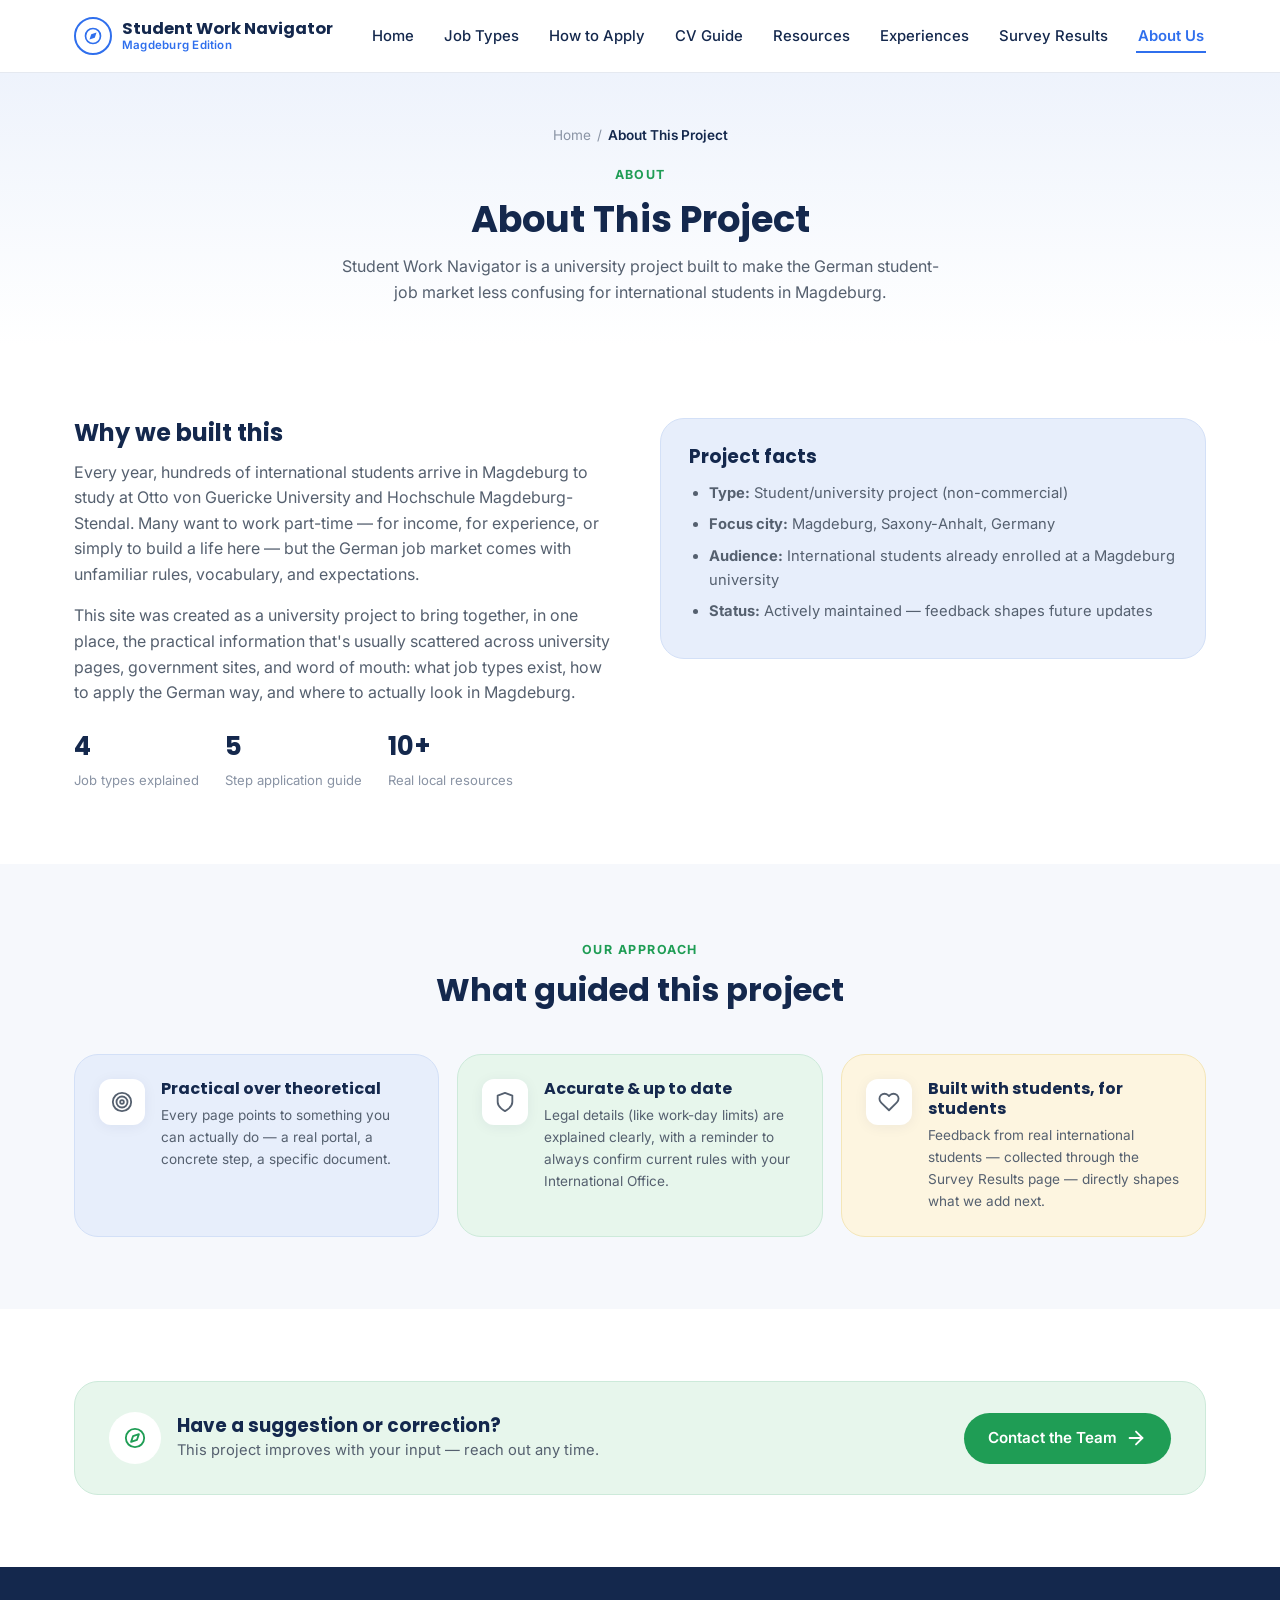
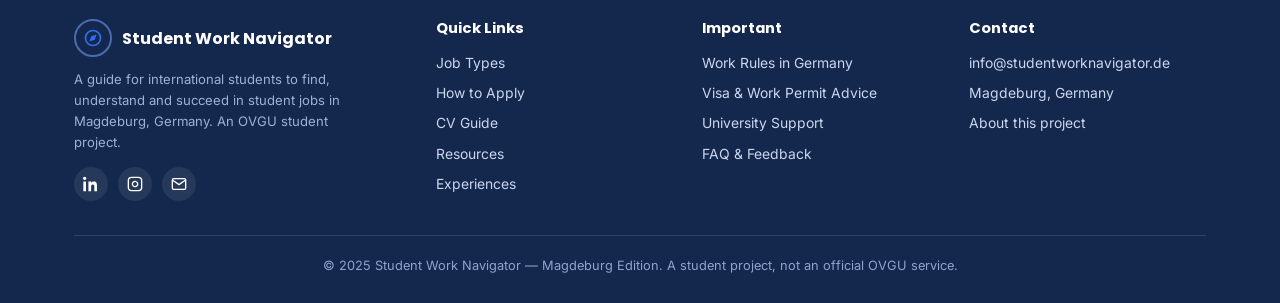
==== about.html @ 71a01923 "Initial commit" ====
<!DOCTYPE html>
<html lang="en">
<head>
  <meta charset="UTF-8">
  <meta name="viewport" content="width=device-width, initial-scale=1.0">
  <title>About Us | Student Work Navigator</title>
  <meta name="description" content="About the Student Work Navigator project — a university project supporting international students in Magdeburg.">
<link rel="preconnect" href="https://fonts.googleapis.com">
  <link rel="preconnect" href="https://fonts.gstatic.com" crossorigin>
  <link href="https://fonts.googleapis.com/css2?family=Poppins:wght@500;600;700&family=Inter:wght@400;500;600;700&display=swap" rel="stylesheet">
  <link rel="stylesheet" href="css/style.css">
  <link rel="icon" href="data:image/svg+xml,<svg xmlns=%22http://www.w3.org/2000/svg%22 viewBox=%220 0 24 24%22><circle cx=%2212%22 cy=%2212%22 r=%2211%22 fill=%22%232f6fed%22/><polygon points=%2216.2,7.8 14.1,14.1 7.8,16.2 9.9,9.9%22 fill=%22white%22/></svg>">

</head>
<body>
  <header class="site-header">
    <div class="container nav-inner">
      <a href="index.html" class="brand">
        <span class="brand-mark"><svg width="20" height="20" viewBox="0 0 24 24" fill="none" stroke="#2f6fed" stroke-width="2" stroke-linecap="round" stroke-linejoin="round"><circle cx="12" cy="12" r="9"></circle><polygon points="16.24 7.76 14.12 14.12 7.76 16.24 9.88 9.88 16.24 7.76" fill="#2f6fed" stroke="none"></polygon></svg></span>
        <span class="brand-text"><strong>Student Work Navigator</strong><span>Magdeburg Edition</span></span>
      </a>
      <nav>
        <ul class="nav-links">
        <li><a href="index.html">Home</a></li>
        <li><a href="job-types.html">Job Types</a></li>
        <li><a href="how-to-apply.html">How to Apply</a></li>
        <li><a href="cv-guide.html">CV Guide</a></li>
        <li><a href="resources.html">Resources</a></li>
        <li><a href="experiences.html">Experiences</a></li>
        <li><a href="survey-results.html">Survey Results</a></li>
        <li><a href="about.html" class="active">About Us</a></li>
        </ul>
      </nav>
      <button class="nav-toggle" aria-label="Toggle menu">
        <svg viewBox="0 0 24 24" fill="none" stroke="currentColor" stroke-width="2" stroke-linecap="round" stroke-linejoin="round"><line x1="3" y1="12" x2="21" y2="12"></line><line x1="3" y1="6" x2="21" y2="6"></line><line x1="3" y1="18" x2="21" y2="18"></line></svg>
      </button>
    </div>
  </header>

  <section class="page-hero">
    <div class="container">
      <div class="breadcrumb"><a href="index.html">Home</a><span class="sep">/</span><span class="current">About This Project</span></div>
      <span class="kicker">About</span>
      <h1>About This Project</h1>
      <p>Student Work Navigator is a university project built to make the German student-job market less confusing for international students in Magdeburg.</p>
    </div>
  </section>

  <section class="section">
    <div class="container two-col">
      <div>
        <h2>Why we built this</h2>
        <p>Every year, hundreds of international students arrive in Magdeburg to study at Otto von Guericke University and Hochschule Magdeburg-Stendal. Many want to work part-time &mdash; for income, for experience, or simply to build a life here &mdash; but the German job market comes with unfamiliar rules, vocabulary, and expectations.</p>
        <p>This site was created as a university project to bring together, in one place, the practical information that's usually scattered across university pages, government sites, and word of mouth: what job types exist, how to apply the German way, and where to actually look in Magdeburg.</p>
        <div class="stat-row">
          <div class="stat"><strong>4</strong><span>Job types explained</span></div>
          <div class="stat"><strong>5</strong><span>Step application guide</span></div>
          <div class="stat"><strong>10+</strong><span>Real local resources</span></div>
        </div>
      </div>
      <div class="team-note">
        <h3>Project facts</h3>
        <ul class="modal-list">
          <li><strong>Type:</strong> Student/university project (non-commercial)</li>
          <li><strong>Focus city:</strong> Magdeburg, Saxony-Anhalt, Germany</li>
          <li><strong>Audience:</strong> International students already enrolled at a Magdeburg university</li>
          <li><strong>Status:</strong> Actively maintained &mdash; feedback shapes future updates</li>
        </ul>
      </div>
    </div>
  </section>

  <section class="section alt">
    <div class="container">
      <div class="section-head">
        <span class="kicker">Our approach</span>
        <h2>What guided this project</h2>
      </div>
      <div class="card-grid-3">
        <div class="help-card blue">
          <div class="help-icon"><svg width="22" height="22" viewBox="0 0 24 24" fill="none" stroke="currentColor" stroke-width="2" stroke-linecap="round" stroke-linejoin="round"><circle cx="12" cy="12" r="10"></circle><circle cx="12" cy="12" r="6"></circle><circle cx="12" cy="12" r="2"></circle></svg></div>
          <div><h3>Practical over theoretical</h3><p>Every page points to something you can actually do &mdash; a real portal, a concrete step, a specific document.</p></div>
        </div>
        <div class="help-card green">
          <div class="help-icon"><svg width="22" height="22" viewBox="0 0 24 24" fill="none" stroke="currentColor" stroke-width="2" stroke-linecap="round" stroke-linejoin="round"><path d="M12 22s8-4 8-10V5l-8-3-8 3v7c0 6 8 10 8 10z"></path></svg></div>
          <div><h3>Accurate &amp; up to date</h3><p>Legal details (like work-day limits) are explained clearly, with a reminder to always confirm current rules with your International Office.</p></div>
        </div>
        <div class="help-card yellow">
          <div class="help-icon"><svg width="22" height="22" viewBox="0 0 24 24" fill="none" stroke="currentColor" stroke-width="2" stroke-linecap="round" stroke-linejoin="round"><path d="M20.8 4.6a5.5 5.5 0 0 0-7.8 0L12 5.6l-1-1a5.5 5.5 0 0 0-7.8 7.8l1 1L12 21l7.8-7.8 1-1a5.5 5.5 0 0 0 0-7.8z"></path></svg></div>
          <div><h3>Built with students, for students</h3><p>Feedback from real international students &mdash; collected through the Survey Results page &mdash; directly shapes what we add next.</p></div>
        </div>
      </div>
    </div>
  </section>

  <section class="section">
    <div class="container">
      <div class="cta-banner">
        <div class="cta-banner-text">
          <div class="cta-icon"><svg width="22" height="22" viewBox="0 0 24 24" fill="none" stroke="currentColor" stroke-width="2" stroke-linecap="round" stroke-linejoin="round"><circle cx="12" cy="12" r="10"></circle><polygon points="16.24 7.76 14.12 14.12 7.76 16.24 9.88 9.88 16.24 7.76"></polygon></svg></div>
          <div>
            <h3>Have a suggestion or correction?</h3>
            <p>This project improves with your input &mdash; reach out any time.</p>
          </div>
        </div>
        <a class="btn btn-secondary" href="mailto:info@studentworknavigator.de">Contact the Team <svg width="22" height="22" viewBox="0 0 24 24" fill="none" stroke="currentColor" stroke-width="2" stroke-linecap="round" stroke-linejoin="round"><line x1="5" y1="12" x2="19" y2="12"></line><polyline points="12 5 19 12 12 19"></polyline></svg></a>
      </div>
    </div>
  </section>

  <footer class="site-footer">
    <div class="container">
      <div class="footer-grid">
        <div>
          <div class="footer-brand">
            <span class="brand-mark"><svg width="20" height="20" viewBox="0 0 24 24" fill="none" stroke="#2f6fed" stroke-width="2" stroke-linecap="round" stroke-linejoin="round"><circle cx="12" cy="12" r="9"></circle><polygon points="16.24 7.76 14.12 14.12 7.76 16.24 9.88 9.88 16.24 7.76" fill="#2f6fed" stroke="none"></polygon></svg></span>
            <strong>Student Work Navigator</strong>
          </div>
          <p class="footer-note">A guide for international students to find, understand and succeed in student jobs in Magdeburg, Germany. An OVGU student project.</p>
          <div class="social-row">
            <a href="https://www.linkedin.com" target="_blank" rel="noopener" aria-label="LinkedIn"><svg width="16" height="16" viewBox="0 0 24 24" fill="currentColor"><path d="M4.98 3.5C4.98 4.88 3.87 6 2.5 6S0 4.88 0 3.5 1.12 1 2.5 1s2.48 1.12 2.48 2.5zM.5 8.25h4V23h-4V8.25zM8.5 8.25h3.83v2.02h.05c.53-1 1.84-2.06 3.79-2.06 4.05 0 4.8 2.67 4.8 6.14V23h-4v-6.75c0-1.61-.03-3.68-2.24-3.68-2.25 0-2.6 1.76-2.6 3.57V23h-4V8.25z"/></svg></a>
            <a href="https://www.instagram.com" target="_blank" rel="noopener" aria-label="Instagram"><svg width="16" height="16" viewBox="0 0 24 24" fill="none" stroke="currentColor" stroke-width="2"><rect x="2" y="2" width="20" height="20" rx="5" ry="5"></rect><path d="M16 11.37A4 4 0 1 1 12.63 8 4 4 0 0 1 16 11.37z"></path><line x1="17.5" y1="6.5" x2="17.5" y2="6.5"></line></svg></a>
            <a href="mailto:info@studentworknavigator.de" aria-label="Email"><svg width="16" height="16" viewBox="0 0 24 24" fill="none" stroke="currentColor" stroke-width="2"><path d="M22 6c0-1.1-.9-2-2-2H4c-1.1 0-2 .9-2 2v12c0 1.1.9 2 2 2h16c1.1 0 2-.9 2-2V6z"></path><polyline points="22,6 12,13 2,6"></polyline></svg></a>
          </div>
        </div>
        <div>
          <h4>Quick Links</h4>
          <ul>
            <li><a href="job-types.html">Job Types</a></li>
            <li><a href="how-to-apply.html">How to Apply</a></li>
            <li><a href="cv-guide.html">CV Guide</a></li>
            <li><a href="resources.html">Resources</a></li>
            <li><a href="experiences.html">Experiences</a></li>
          </ul>
        </div>
        <div>
          <h4>Important</h4>
          <ul>
            <li><a href="https://www.study-in-germany.de/en/plan-your-studies/requirements/working-while-studying_71898.php" target="_blank" rel="noopener">Work Rules in Germany</a></li>
            <li><a href="https://www.ovgu.de/unimagdeburg/en/International/International+Office-p-19998.html" target="_blank" rel="noopener">Visa &amp; Work Permit Advice</a></li>
            <li><a href="https://www.ovgu.de/unimagdeburg/en/International/Incoming+_+Ways+to+the+University/International+Students-p-107032.html" target="_blank" rel="noopener">University Support</a></li>
            <li><a href="survey-results.html">FAQ &amp; Feedback</a></li>
          </ul>
        </div>
        <div>
          <h4>Contact</h4>
          <ul>
            <li>info@studentworknavigator.de</li>
            <li>Magdeburg, Germany</li>
            <li><a href="about.html">About this project</a></li>
          </ul>
        </div>
      </div>
      <div class="footer-bottom">&copy; 2025 Student Work Navigator &mdash; Magdeburg Edition. A student project, not an official OVGU service.</div>
    </div>
  </footer>
  <script src="js/main.js"></script>


</body>
</html>
---- css/style.css ----
/* =====================================================
    @Developer-Thilina Dilshan
    Student Work Navigator
   ===================================================== */
:root {
  --navy: #14284d;
  --navy-soft: #1f3a6b;
  --blue: #2f6fed;
  --blue-dark: #1f4fc4;
  --green: #1f9d55;
  --green-dark: #16803f;

  --bg-page: #ffffff;
  --bg-soft: #eef3fc;
  --bg-soft-2: #f6f8fc;

  --card-blue: #e7eefb;
  --card-blue-border: #d3e0f7;
  --card-green: #e7f6ec;
  --card-green-border: #cdeada;
  --card-yellow: #fdf5e0;
  --card-yellow-border: #f4e6b8;
  --card-purple: #f1ecfb;
  --card-purple-border: #e0d5f5;

  --text-heading: #14284d;
  --text-body: #55606f;
  --text-muted: #8993a4;
  --border: #e5e9f0;

  --radius-sm: 10px;
  --radius-md: 16px;
  --radius-lg: 24px;

  --shadow-card: 0 2px 14px rgba(20, 40, 77, 0.06);
  --shadow-pop: 0 20px 60px rgba(20, 40, 77, 0.22);

  --font-display: "Poppins", "Segoe UI", sans-serif;
  --font-body: "Inter", "Segoe UI", sans-serif;
}

* { box-sizing: border-box; }
html { scroll-behavior: smooth; }
body {
  margin: 0;
  font-family: var(--font-body);
  color: var(--text-body);
  background: var(--bg-page);
  line-height: 1.6;
  -webkit-font-smoothing: antialiased;
}
h1, h2, h3, h4 {
  font-family: var(--font-display);
  color: var(--text-heading);
  margin: 0 0 .5em;
  line-height: 1.25;
}
p { margin: 0 0 1em; }
a { color: var(--blue); text-decoration: none; }
a:hover { text-decoration: underline; }
img { max-width: 100%; display: block; }
ul { padding-left: 1.1em; }
button { font-family: inherit; cursor: pointer; }

.container {
  max-width: 1180px;
  margin: 0 auto;
  padding: 0 24px;
}

:focus-visible {
  outline: 3px solid var(--green);
  outline-offset: 2px;
}

/* ---------- Buttons ---------- */
.btn {
  display: inline-flex;
  align-items: center;
  gap: 8px;
  padding: 13px 24px;
  border-radius: 999px;
  font-weight: 600;
  font-size: .95rem;
  border: none;
  transition: transform .15s ease, box-shadow .15s ease, background .15s ease;
  white-space: nowrap;
}
.btn:hover { text-decoration: none; transform: translateY(-1px); }
.btn-primary { background: var(--blue); color: #fff; }
.btn-primary:hover { background: var(--blue-dark); box-shadow: 0 8px 20px rgba(47,111,237,.3); }
.btn-secondary { background: var(--green); color: #fff; }
.btn-secondary:hover { background: var(--green-dark); box-shadow: 0 8px 20px rgba(31,157,85,.3); }
.btn-outline { background: #fff; color: var(--navy); border: 1.5px solid var(--border); }
.btn-outline:hover { border-color: var(--blue); color: var(--blue); }
.btn-block { width: 100%; justify-content: center; }

.link-arrow {
  font-weight: 600;
  font-size: .92rem;
  display: inline-flex;
  align-items: center;
  gap: 6px;
}
.link-arrow svg { transition: transform .15s ease; }
.link-arrow:hover svg { transform: translateX(3px); }

/* ---------- Header / Nav ---------- */
.site-header {
  position: sticky;
  top: 0;
  z-index: 200;
  background: rgba(255,255,255,.92);
  backdrop-filter: blur(8px);
  border-bottom: 1px solid var(--border);
}
.nav-inner {
  display: flex;
  align-items: center;
  justify-content: space-between;
  height: 72px;
}
.brand {
  display: flex;
  align-items: center;
  gap: 10px;
  color: var(--navy);
}
.brand:hover { text-decoration: none; }
.brand-mark {
  width: 38px; height: 38px;
  border-radius: 50%;
  border: 2px solid var(--blue);
  display: flex; align-items: center; justify-content: center;
  flex-shrink: 0;
}
.brand-text { line-height: 1.15; }
.brand-text strong { display: block; font-family: var(--font-display); font-weight: 700; font-size: 1.02rem; color: var(--navy); }
.brand-text span { display: block; font-size: .72rem; color: var(--blue); font-weight: 600; letter-spacing: .02em; }

.nav-links {
  display: flex;
  align-items: center;
  gap: 26px;
  list-style: none;
  margin: 0; padding: 0;
}
.nav-links a {
  color: var(--navy);
  font-size: .93rem;
  font-weight: 500;
  padding: 6px 2px;
  border-bottom: 2px solid transparent;
}
.nav-links a:hover { text-decoration: none; color: var(--blue); }
.nav-links a.active { color: var(--blue); border-bottom-color: var(--blue); font-weight: 600; }

.nav-toggle {
  display: none;
  background: none; border: none;
  padding: 6px;
  color: var(--navy);
}
.nav-toggle svg { width: 26px; height: 26px; }

@media (max-width: 900px) {
  .nav-toggle { display: block; }
  .nav-links {
    position: fixed;
    top: 72px; left: 0; right: 0;
    background: #fff;
    flex-direction: column;
    align-items: flex-start;
    gap: 0;
    padding: 8px 24px 20px;
    border-bottom: 1px solid var(--border);
    box-shadow: 0 12px 24px rgba(20,40,77,.08);
    transform: translateY(-8px);
    opacity: 0;
    pointer-events: none;
    transition: all .18s ease;
  }
  .nav-links.open { transform: translateY(0); opacity: 1; pointer-events: auto; }
  .nav-links li { width: 100%; border-bottom: 1px solid var(--bg-soft); }
  .nav-links a { display: block; padding: 13px 2px; }
}

/* ---------- Hero ---------- */
.hero {
  background: linear-gradient(180deg, var(--bg-soft) 0%, #f8faff 100%);
  padding: 64px 0 56px;
  overflow: hidden;
}
.hero-inner {
  display: grid;
  grid-template-columns: 1fr 1.2fr;
  gap: 40px;
  align-items: center;
}
.hero h1 {
  font-size: clamp(2rem, 3.6vw, 2.7rem);
  font-weight: 700;
  letter-spacing: -.01em;
}
.hero h1 .accent { color: var(--blue); }
.hero p.lead {
  font-size: 1.05rem;
  color: var(--text-body);
  max-width: 46ch;
  margin-bottom: 22px;
}
.hero-chips {
  display: flex;
  flex-wrap: wrap;
  gap: 12px;
  margin-top: 26px;
}
.chip {
  display: flex;
  align-items: center;
  gap: 10px;
  background: #fff;
  border: 1px solid var(--border);
  border-radius: var(--radius-md);
  padding: 12px 16px;
  box-shadow: var(--shadow-card);
  font-size: .82rem;
  font-weight: 600;
  color: var(--navy);
  cursor: pointer;
  text-align: left;
  transition: transform .15s ease, box-shadow .15s ease;
}
.chip:hover { transform: translateY(-2px); box-shadow: 0 10px 24px rgba(20,40,77,.12); }
.chip-icon {
  width: 34px; height: 34px;
  border-radius: 9px;
  display: flex; align-items: center; justify-content: center;
  flex-shrink: 0;
}
.chip-icon.blue { background: var(--card-blue); color: var(--blue); }
.chip-icon.green { background: var(--card-green); color: var(--green); }
.chip-icon.yellow { background: var(--card-yellow); color: #b98900; }

.hero-art { position: relative; }

.hero-illustration {
    width: 100%;
    height: 100%;
    /* max-width: 560px; */
    display: block;
    object-fit: contain;
    border-radius: 25px; 
    margin: 0 auto; 
}

/* ---------- Sections ---------- */
.section { padding: 72px 0; }
.section.alt { background: var(--bg-soft-2); }
.section-head { text-align: center; max-width: 640px; margin: 0 auto 44px; }
.section-head h2 { font-size: clamp(1.5rem, 2.6vw, 2rem); }
.section-head .kicker {
  display: inline-block;
  color: var(--green);
  font-weight: 700;
  font-size: .78rem;
  letter-spacing: .12em;
  text-transform: uppercase;
  margin-bottom: 10px;
}
.section-head p { color: var(--text-muted); font-size: 1rem; }

/* ---------- Job type cards ---------- */
.card-grid-2 {
  display: grid;
  grid-template-columns: repeat(2, 1fr);
  gap: 20px;
}
.job-card {
  border-radius: var(--radius-lg);
  padding: 28px 26px;
  text-align: center;
  border: 1px solid transparent;
}
.job-card.blue { background: var(--card-blue); border-color: var(--card-blue-border); }
.job-card.green { background: var(--card-green); border-color: var(--card-green-border); }
.job-card.yellow { background: var(--card-yellow); border-color: var(--card-yellow-border); }
.job-card.purple { background: var(--card-purple); border-color: var(--card-purple-border); }
.job-icon {
  width: 52px; height: 52px;
  border-radius: 50%;
  background: #fff;
  display: flex; align-items: center; justify-content: center;
  margin: 0 auto 14px;
  box-shadow: var(--shadow-card);
}
.job-card h3 { font-size: 1.05rem; margin-bottom: 8px; }
.job-card p { font-size: .88rem; color: var(--text-body); margin-bottom: 14px; }

/* ---------- Steps ---------- */
.steps-row {
  display: flex;
  justify-content: space-between;
  gap: 8px;
  position: relative;
  margin-bottom: 34px;
}
.steps-row::before {
  content: "";
  position: absolute;
  top: 24px; left: 60px; right: 60px;
  height: 0;
  border-top: 2px dashed var(--border);
  z-index: 0;
}
.step {
  flex: 1;
  text-align: center;
  position: relative;
  z-index: 1;
}
.step-num {
  width: 48px; height: 48px;
  border-radius: 50%;
  background: var(--bg-soft-2);
  border: 1px solid var(--border);
  display: flex; align-items: center; justify-content: center;
  margin: 0 auto 10px;
  color: var(--navy);
  position: relative;
}
.step-num .badge {
  position: absolute; top: -8px; right: -6px;
  width: 20px; height: 20px;
  border-radius: 50%;
  background: var(--green);
  color: #fff;
  font-size: .68rem;
  font-weight: 700;
  display: flex; align-items: center; justify-content: center;
}
.step.done .step-num { background: var(--card-green); border-color: var(--card-green-border); color: var(--green); }
.step h4 { font-size: .92rem; margin-bottom: 4px; }
.step p { font-size: .8rem; color: var(--text-muted); margin: 0; }

@media (max-width: 760px) {
  .steps-row { flex-direction: column; gap: 22px; }
  .steps-row::before { display: none; }
}

/* ---------- Resource cards ---------- */
.card-grid-4 {
  display: grid;
  grid-template-columns: repeat(4, 1fr);
  gap: 18px;
}
.resource-card {
  background: #fff;
  border: 1px solid var(--border);
  border-radius: var(--radius-md);
  padding: 26px 20px;
  text-align: center;
  box-shadow: var(--shadow-card);
  transition: transform .15s ease, box-shadow .15s ease;
}
.resource-card:hover { transform: translateY(-3px); box-shadow: 0 14px 30px rgba(20,40,77,.1); }
.resource-icon {
  width: 46px; height: 46px;
  border-radius: 12px;
  background: var(--card-blue);
  color: var(--blue);
  display: flex; align-items: center; justify-content: center;
  margin: 0 auto 14px;
}
.resource-card h3 { font-size: 1rem; margin-bottom: 8px; }
.resource-card p { font-size: .85rem; color: var(--text-body); margin-bottom: 14px; }

/* ---------- Quick help cards ---------- */
.card-grid-3 { display: grid; grid-template-columns: repeat(3, 1fr); gap: 18px; }
.help-card {
  border-radius: var(--radius-lg);
  padding: 24px;
  display: flex;
  gap: 16px;
  align-items: flex-start;
  border: 1px solid transparent;
}
.help-card.green { background: var(--card-green); border-color: var(--card-green-border); }
.help-card.blue { background: var(--card-blue); border-color: var(--card-blue-border); }
.help-card.yellow { background: var(--card-yellow); border-color: var(--card-yellow-border); }
.help-icon {
  width: 46px; height: 46px;
  border-radius: 12px;
  background: #fff;
  display: flex; align-items: center; justify-content: center;
  flex-shrink: 0;
  box-shadow: var(--shadow-card);
}
.help-card h3 { font-size: 1rem; margin-bottom: 6px; }
.help-card p { font-size: .85rem; margin-bottom: 0; }
.help-go {
  width: 34px; height: 34px;
  border-radius: 50%;
  background: var(--green);
  color: #fff;
  display: flex; align-items: center; justify-content: center;
  flex-shrink: 0;
  margin-left: auto;
}

/* ---------- CTA banner ---------- */
.cta-banner {
  background: var(--card-green);
  border: 1px solid var(--card-green-border);
  border-radius: var(--radius-lg);
  padding: 30px 34px;
  display: flex;
  align-items: center;
  justify-content: space-between;
  gap: 24px;
  flex-wrap: wrap;
}
.cta-banner-text { display: flex; align-items: center; gap: 16px; }
.cta-icon {
  width: 52px; height: 52px;
  border-radius: 50%;
  background: #fff;
  display: flex; align-items: center; justify-content: center;
  color: var(--green);
  flex-shrink: 0;
}
.cta-banner h3 { font-size: 1.15rem; margin-bottom: 2px; }
.cta-banner p { margin: 0; color: var(--text-body); font-size: .92rem; }

/* ---------- Testimonials ---------- */
.testi-grid { display: grid; grid-template-columns: repeat(3, 1fr); gap: 18px; }
.testi-card {
  background: #fff;
  border: 1px solid var(--border);
  border-radius: var(--radius-md);
  padding: 24px;
  box-shadow: var(--shadow-card);
}
.testi-quote { color: var(--blue); font-size: 1.6rem; font-family: Georgia, serif; line-height: 1; }
.testi-card p.msg { font-size: .9rem; color: var(--text-body); margin: 8px 0 14px; }
.testi-name { font-size: .85rem; font-weight: 600; color: var(--navy); }

/* ---------- Footer ---------- */
.site-footer { background: var(--navy); color: #cbd6ef; padding: 52px 0 26px; }
.footer-grid {
  display: grid;
  grid-template-columns: 1.4fr 1fr 1fr 1fr;
  gap: 30px;
  margin-bottom: 32px;
}
.footer-grid h4 { color: #fff; font-size: .92rem; margin-bottom: 14px; }
.footer-grid ul { list-style: none; padding: 0; margin: 0; }
.footer-grid li { margin-bottom: 8px; font-size: .87rem; }
.footer-grid a { color: #cbd6ef; }
.footer-grid a:hover { color: #fff; }
.footer-brand { display: flex; align-items: center; gap: 10px; margin-bottom: 12px; }
.footer-brand .brand-mark { border-color: #4b6bb0; }
.footer-brand strong { color: #fff; font-family: var(--font-display); }
.footer-note { font-size: .82rem; color: #9fb0d6; max-width: 34ch; }
.footer-bottom {
  border-top: 1px solid rgba(255,255,255,.12);
  padding-top: 20px;
  text-align: center;
  font-size: .8rem;
  color: #91a3cc;
}
.social-row { display: flex; gap: 10px; margin-top: 14px; }
.social-row a {
  width: 34px; height: 34px;
  border-radius: 50%;
  background: rgba(255,255,255,.08);
  display: flex; align-items: center; justify-content: center;
  color: #fff;
}
.social-row a:hover { background: var(--blue); text-decoration: none; }

@media (max-width: 900px) {
  .hero-inner { grid-template-columns: 1fr; }
  .card-grid-2, .card-grid-3, .card-grid-4, .testi-grid { grid-template-columns: 1fr 1fr; }
  .footer-grid { grid-template-columns: 1fr 1fr; }
}
@media (max-width: 620px) {
  .card-grid-2, .card-grid-3, .card-grid-4, .testi-grid { grid-template-columns: 1fr; }
  .footer-grid { grid-template-columns: 1fr; }
  .cta-banner { flex-direction: column; align-items: flex-start; }
}

/* ---------- Modal / Popup ---------- */
.modal-overlay {
  position: fixed; inset: 0;
  background: rgba(15, 24, 45, .55);
  display: none;
  align-items: center; justify-content: center;
  padding: 20px;
  z-index: 1000;
}
.modal-overlay.open { display: flex; }
.modal-box {
  background: #fff;
  border-radius: var(--radius-lg);
  max-width: 560px;
  width: 100%;
  max-height: 86vh;
  overflow-y: auto;
  padding: 32px;
  box-shadow: var(--shadow-pop);
  position: relative;
  animation: pop-in .18s ease;
}
@keyframes pop-in { from { transform: translateY(10px); opacity: 0; } to { transform: translateY(0); opacity: 1; } }
.modal-close {
  position: absolute; top: 16px; right: 16px;
  width: 34px; height: 34px;
  border-radius: 50%;
  border: none;
  background: var(--bg-soft-2);
  color: var(--navy);
  display: flex; align-items: center; justify-content: center;
}
.modal-close:hover { background: var(--card-blue); }
.modal-eyebrow { color: var(--blue); font-weight: 700; font-size: .78rem; letter-spacing: .08em; text-transform: uppercase; margin-bottom: 8px; }
.modal-box h3 { font-size: 1.3rem; margin-bottom: 14px; }
.modal-box .map-frame {
  border-radius: var(--radius-md);
  overflow: hidden;
  border: 1px solid var(--border);
  margin-top: 12px;
}
.modal-box .map-frame iframe { width: 100%; height: 320px; border: 0; display: block; }
.modal-list { margin: 14px 0 0; padding-left: 20px; font-size: .92rem; }
.modal-list li { margin-bottom: 8px; }

/* ---------- Page hero (inner pages) ---------- */
.page-hero {
  background: linear-gradient(180deg, var(--bg-soft) 0%, #fff 100%);
  padding: 52px 0 40px;
  text-align: center;
}
.page-hero .kicker { color: var(--green); font-weight: 700; font-size: .78rem; letter-spacing: .1em; text-transform: uppercase; }
.page-hero h1 { font-size: clamp(1.8rem, 3vw, 2.3rem); margin: 10px 0 12px; }
.page-hero p { max-width: 60ch; margin: 0 auto; color: var(--text-body); }
.breadcrumb { font-size: .85rem; color: var(--text-muted); margin-bottom: 14px; }
.breadcrumb a { color: var(--text-muted); }
.breadcrumb .sep { margin: 0 6px; }
.breadcrumb .current { color: var(--navy); font-weight: 600; }

/* ---------- Detail blocks (job types / how to apply / cv guide) ---------- */
.detail-block {
  display: grid;
  grid-template-columns: 90px 1fr;
  gap: 22px;
  padding: 28px 0;
  border-bottom: 1px solid var(--border);
}
.detail-block:last-child { border-bottom: none; }
.detail-icon {
  width: 64px; height: 64px;
  border-radius: 16px;
  display: flex; align-items: center; justify-content: center;
}
.detail-block h3 { font-size: 1.15rem; margin-bottom: 8px; }
.detail-meta {
  display: flex; flex-wrap: wrap; gap: 10px;
  margin: 12px 0 4px;
}
.tag {
  display: inline-flex; align-items: center; gap: 6px;
  background: var(--bg-soft-2);
  border: 1px solid var(--border);
  border-radius: 999px;
  padding: 5px 12px;
  font-size: .78rem;
  font-weight: 600;
  color: var(--navy);
}

@media (max-width: 640px) {
  .detail-block { grid-template-columns: 1fr; }
}

/* ---------- Guide steps (How to Apply full guide) ---------- */
.guide-step {
  display: flex;
  gap: 20px;
  padding: 26px 0;
  border-bottom: 1px solid var(--border);
}
.guide-step:last-child { border-bottom: none; }
.guide-num {
  width: 44px; height: 44px;
  border-radius: 50%;
  background: var(--navy);
  color: #fff;
  font-family: var(--font-display);
  font-weight: 700;
  display: flex; align-items: center; justify-content: center;
  flex-shrink: 0;
}
.guide-step h3 { font-size: 1.1rem; margin-bottom: 8px; }
.guide-step ul { font-size: .92rem; color: var(--text-body); }
.guide-step ul li { margin-bottom: 6px; }

/* ---------- Forms ---------- */
.form-card {
  background: #fff;
  border: 1px solid var(--border);
  border-radius: var(--radius-lg);
  padding: 32px;
  box-shadow: var(--shadow-card);
}
.form-row { margin-bottom: 18px; }
.form-row label {
  display: block;
  font-size: .85rem;
  font-weight: 600;
  color: var(--navy);
  margin-bottom: 6px;
}
.form-row input,
.form-row select,
.form-row textarea {
  width: 100%;
  padding: 12px 14px;
  border: 1.5px solid var(--border);
  border-radius: var(--radius-sm);
  font-family: inherit;
  font-size: .92rem;
  color: var(--text-heading);
  background: #fbfcfe;
  transition: border-color .15s ease;
}
.form-row input:focus,
.form-row select:focus,
.form-row textarea:focus {
  outline: none;
  border-color: var(--blue);
  background: #fff;
}
.form-row textarea { resize: vertical; min-height: 110px; }
.rating-row { display: flex; gap: 8px; }
.rating-star {
  width: 40px; height: 40px;
  border-radius: 10px;
  border: 1.5px solid var(--border);
  background: #fbfcfe;
  display: flex; align-items: center; justify-content: center;
  color: var(--text-muted);
}
.rating-star.active { background: var(--card-yellow); border-color: var(--card-yellow-border); color: #b98900; }
.form-status { font-size: .88rem; margin-top: 14px; display: none; padding: 12px 14px; border-radius: var(--radius-sm); }
.form-status.show { display: block; }
.form-status.ok { background: var(--card-green); color: var(--green-dark); }
.form-status.err { background: #fde8e8; color: #b42318; }

/* ---------- Misc ---------- */
.two-col {
  display: grid;
  grid-template-columns: 1fr 1fr;
  gap: 40px;
  align-items: start;
}
@media (max-width: 860px) { .two-col { grid-template-columns: 1fr; } }

.stat-row { display: flex; gap: 26px; flex-wrap: wrap; margin-top: 20px; }
.stat { }
.stat strong { display: block; font-family: var(--font-display); font-size: 1.6rem; color: var(--navy); }
.stat span { font-size: .82rem; color: var(--text-muted); }

.team-note {
  background: var(--card-blue);
  border: 1px solid var(--card-blue-border);
  border-radius: var(--radius-lg);
  padding: 26px 28px;
}
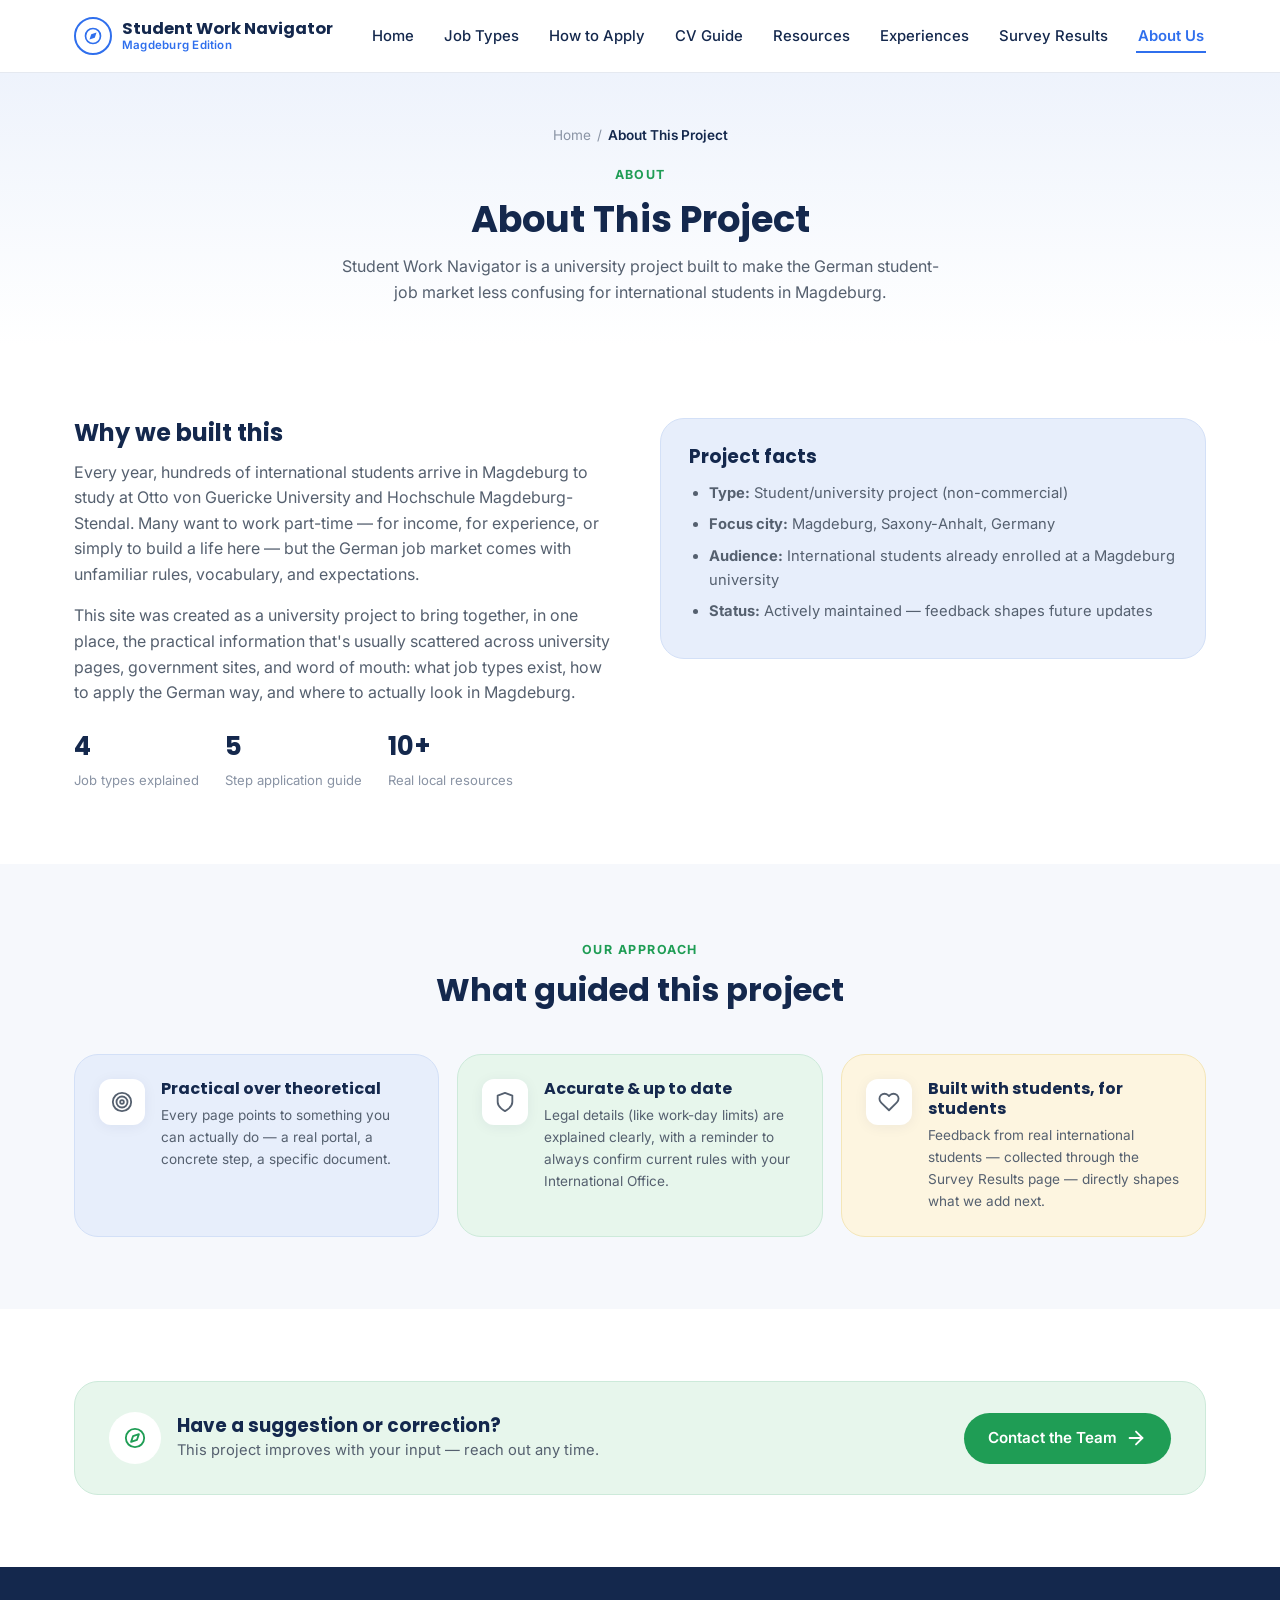
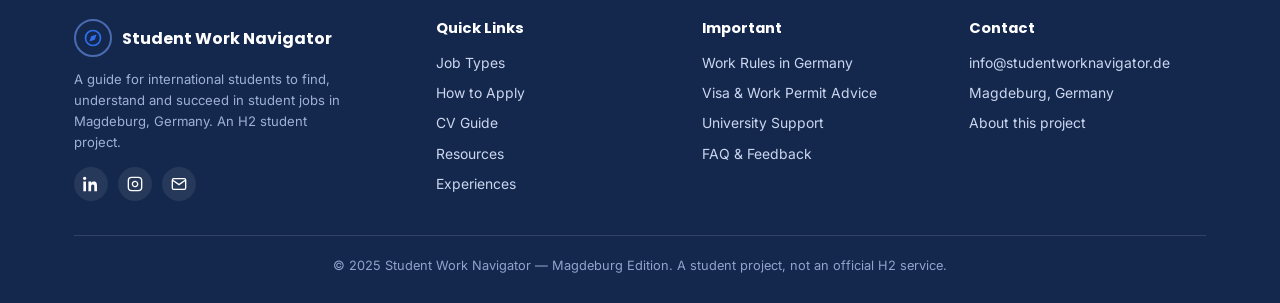
==== commit ec7a6c8e: "Fix typo errors" ====
--- a/about.html
+++ b/about.html
@@ -116,7 +116,7 @@
             <span class="brand-mark"><svg width="20" height="20" viewBox="0 0 24 24" fill="none" stroke="#2f6fed" stroke-width="2" stroke-linecap="round" stroke-linejoin="round"><circle cx="12" cy="12" r="9"></circle><polygon points="16.24 7.76 14.12 14.12 7.76 16.24 9.88 9.88 16.24 7.76" fill="#2f6fed" stroke="none"></polygon></svg></span>
             <strong>Student Work Navigator</strong>
           </div>
-          <p class="footer-note">A guide for international students to find, understand and succeed in student jobs in Magdeburg, Germany. An OVGU student project.</p>
+          <p class="footer-note">A guide for international students to find, understand and succeed in student jobs in Magdeburg, Germany. An H2 student project.</p>
           <div class="social-row">
             <a href="https://www.linkedin.com" target="_blank" rel="noopener" aria-label="LinkedIn"><svg width="16" height="16" viewBox="0 0 24 24" fill="currentColor"><path d="M4.98 3.5C4.98 4.88 3.87 6 2.5 6S0 4.88 0 3.5 1.12 1 2.5 1s2.48 1.12 2.48 2.5zM.5 8.25h4V23h-4V8.25zM8.5 8.25h3.83v2.02h.05c.53-1 1.84-2.06 3.79-2.06 4.05 0 4.8 2.67 4.8 6.14V23h-4v-6.75c0-1.61-.03-3.68-2.24-3.68-2.25 0-2.6 1.76-2.6 3.57V23h-4V8.25z"/></svg></a>
             <a href="https://www.instagram.com" target="_blank" rel="noopener" aria-label="Instagram"><svg width="16" height="16" viewBox="0 0 24 24" fill="none" stroke="currentColor" stroke-width="2"><rect x="2" y="2" width="20" height="20" rx="5" ry="5"></rect><path d="M16 11.37A4 4 0 1 1 12.63 8 4 4 0 0 1 16 11.37z"></path><line x1="17.5" y1="6.5" x2="17.5" y2="6.5"></line></svg></a>
@@ -151,7 +151,7 @@
           </ul>
         </div>
       </div>
-      <div class="footer-bottom">&copy; 2025 Student Work Navigator &mdash; Magdeburg Edition. A student project, not an official OVGU service.</div>
+      <div class="footer-bottom">&copy; 2025 Student Work Navigator &mdash; Magdeburg Edition. A student project, not an official H2 service.</div>
     </div>
   </footer>
   <script src="js/main.js"></script>
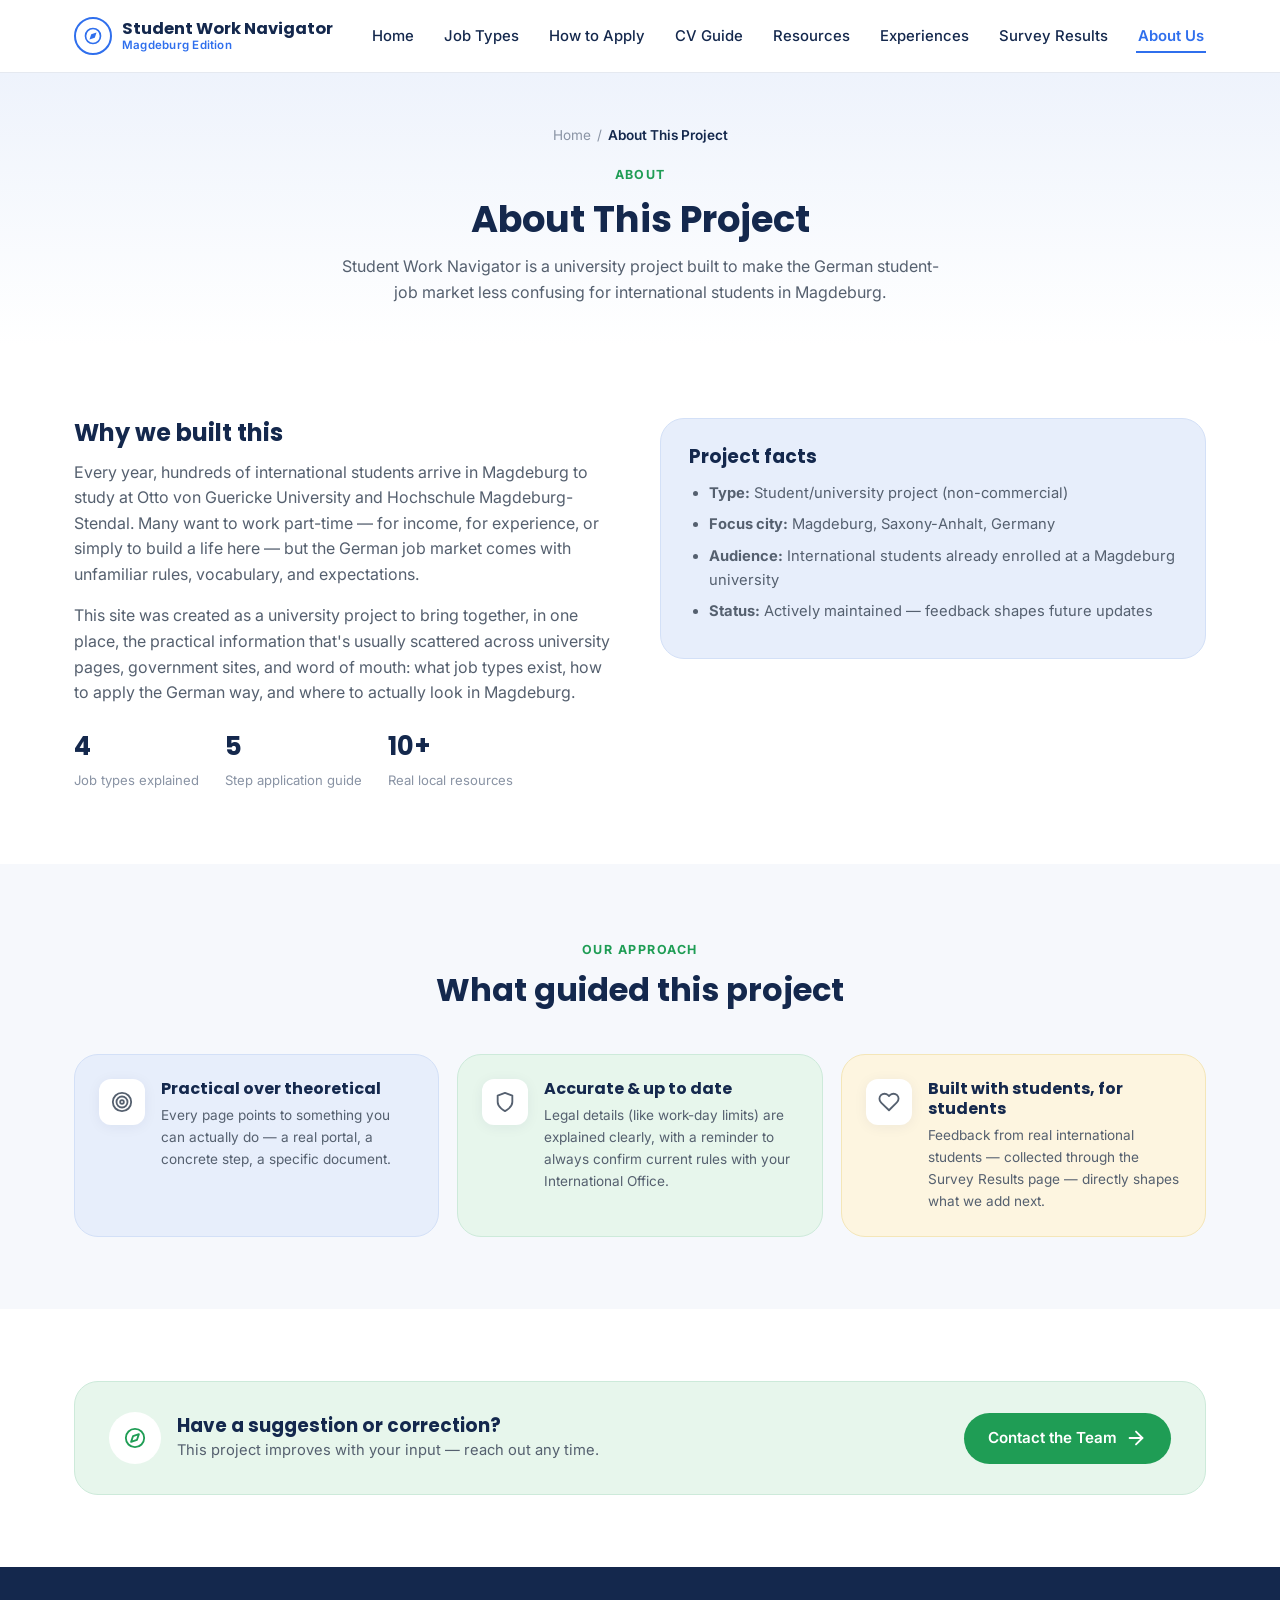
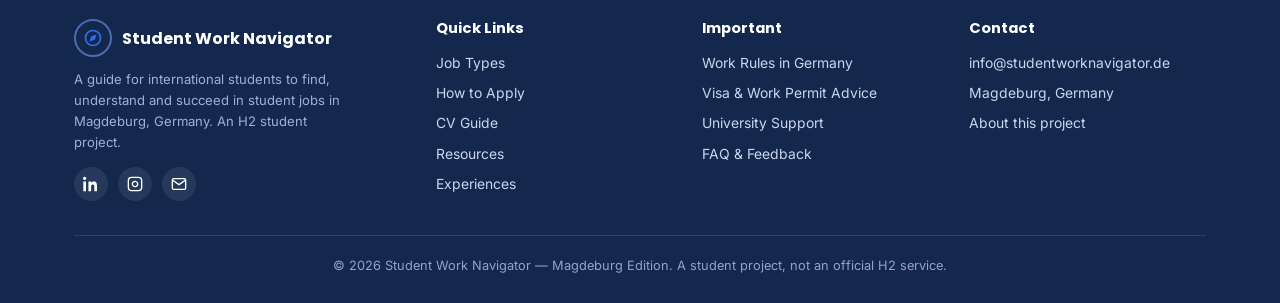
==== commit ed4eeedc: "Fix typo errors" ====
--- a/about.html
+++ b/about.html
@@ -151,7 +151,7 @@
           </ul>
         </div>
       </div>
-      <div class="footer-bottom">&copy; 2025 Student Work Navigator &mdash; Magdeburg Edition. A student project, not an official H2 service.</div>
+      <div class="footer-bottom">&copy; 2026 Student Work Navigator &mdash; Magdeburg Edition. A student project, not an official H2 service.</div>
     </div>
   </footer>
   <script src="js/main.js"></script>
